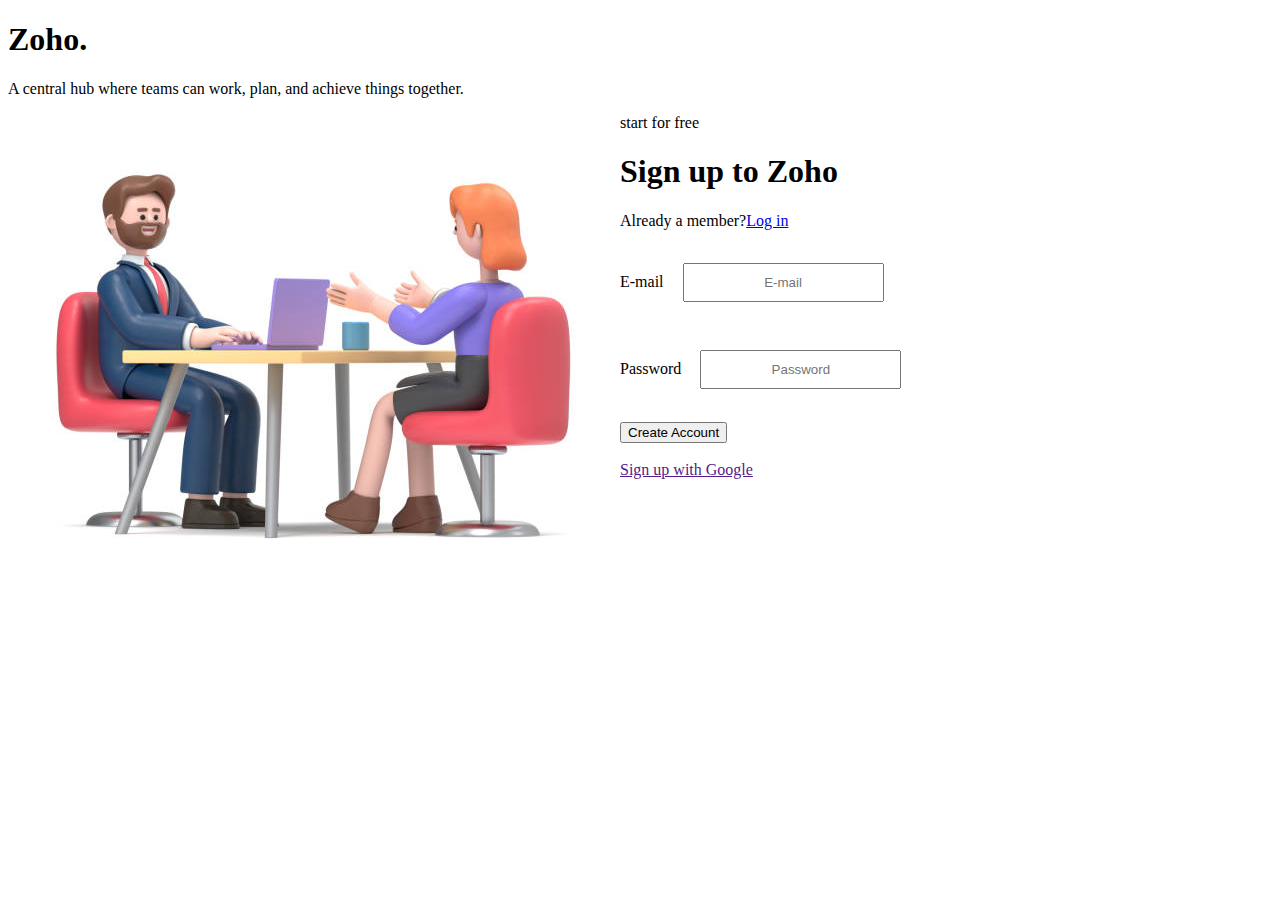
==== index.html @ 8e556d44 "first commit" ====
<!DOCTYPE html>
<html lang="en">
<head>
    <meta charset="UTF-8">
    <meta http-equiv="X-UA-Compatible" content="IE=edge">
    <meta name="viewport" content="width=device-width, initial-scale=1.0">
    <title>Sign-up</title>
    <style>
        .paragraph{
            align-items: left;
        }
       #image{
        float: left;
       }
        input{
            padding: 10px;
            margin: 15px;
            text-align: center;
        }
        form{  
            margin: right 80px;
        }
    </style>
</head>
<body>
    <p class="paragragh">
        <h1>Zoho.</h1>
        A central hub where teams can work, plan, and achieve things together.
    </p>
    <form class="form">
        <img src="/image/team.jpg" id="image">
        <p>start for free</p>
        <h1 style=>Sign up to Zoho</h1>
        <label>
            Already a member?<a href="login.html">Log in</a>
        </label>
        <br/>
        <br/>
        <label>E-mail</label>
        <input type="email" placeholder="E-mail"/>
        <br/>
        <br/>
        <label>Password</label>
        <input type="password" placeholder="Password"/>
        <br/>
        <br/>
        <button>Create Account</button>
        <br/>
        <br/>
        <a href="">Sign up with Google</a>
    

        
    </form>
    
</body>
</html>
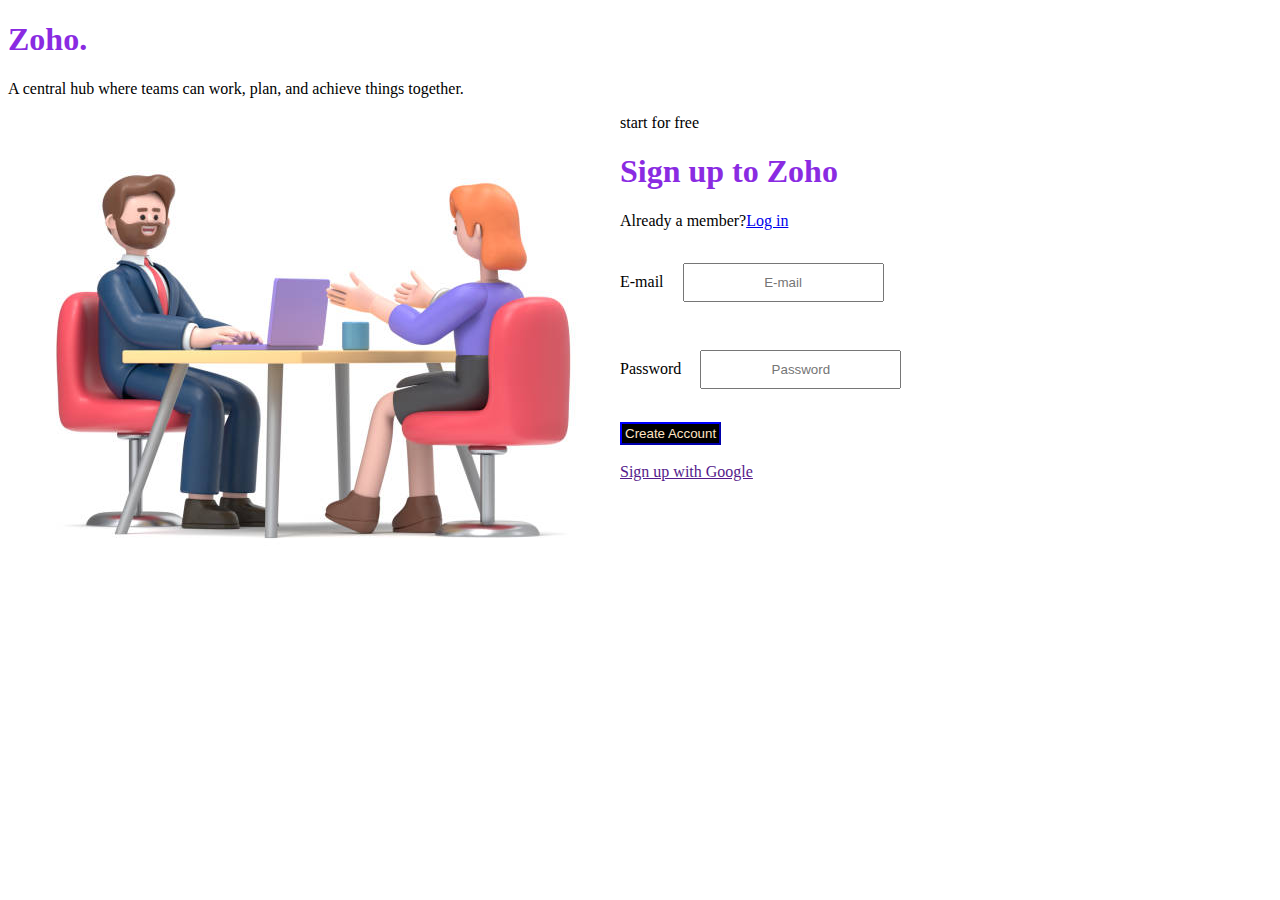
==== commit a430ff85: "styled.css,login.css,tables.css" ====
--- a/index.html
+++ b/index.html
@@ -5,22 +5,7 @@
     <meta http-equiv="X-UA-Compatible" content="IE=edge">
     <meta name="viewport" content="width=device-width, initial-scale=1.0">
     <title>Sign-up</title>
-    <style>
-        .paragraph{
-            align-items: left;
-        }
-       #image{
-        float: left;
-       }
-        input{
-            padding: 10px;
-            margin: 15px;
-            text-align: center;
-        }
-        form{  
-            margin: right 80px;
-        }
-    </style>
+    <link rel="stylesheet" href="style.css"/>
 </head>
 <body>
     <p class="paragragh">
--- a/style.css
+++ b/style.css
@@ -0,0 +1,25 @@
+.paragraph{
+    align-items: left;
+}
+#image{
+float: left;
+
+}
+input{
+    padding: 10px;
+    margin: 15px;
+   
+ text-align: center;
+}
+form{  
+    margin: right 80px;
+}
+button{
+    background-color: black;
+    border-color: blue;
+    color: bisque;
+    padding: 2px 3px;
+}
+h1{
+    color: blueviolet;
+}